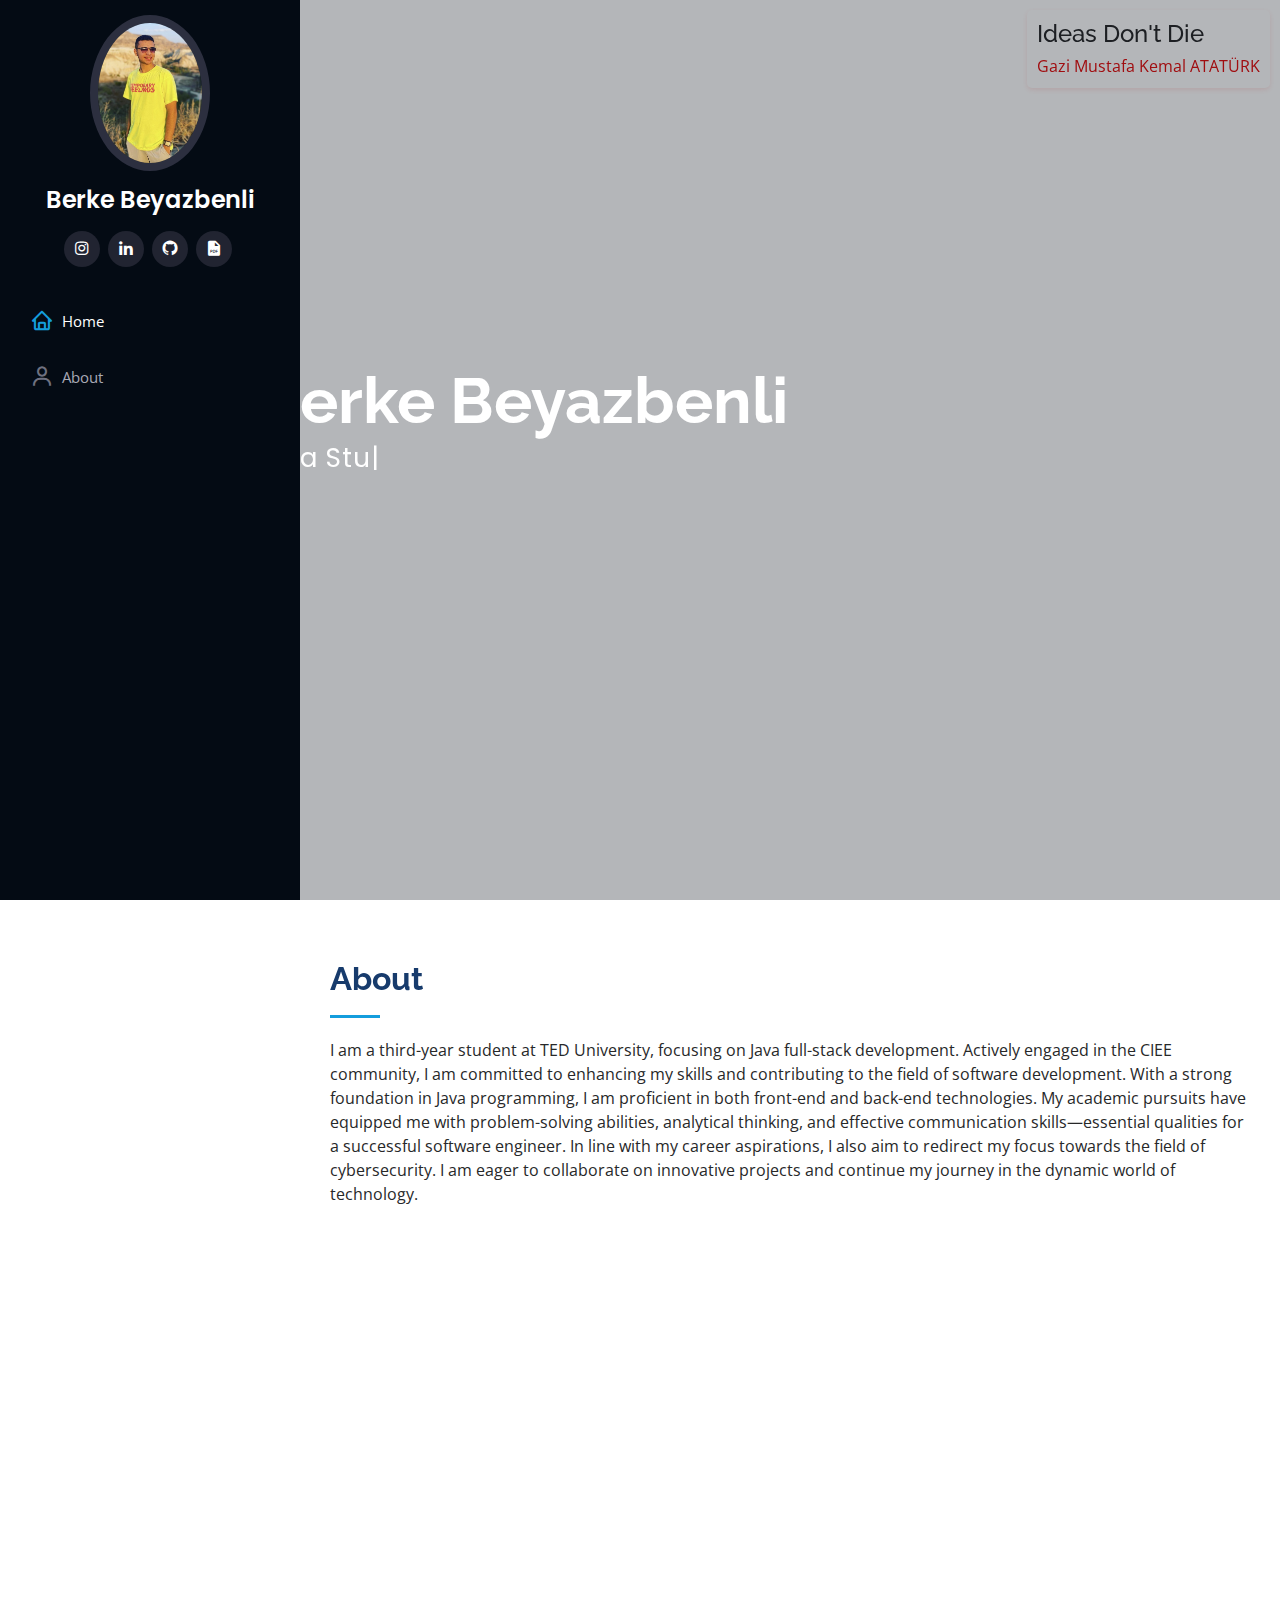
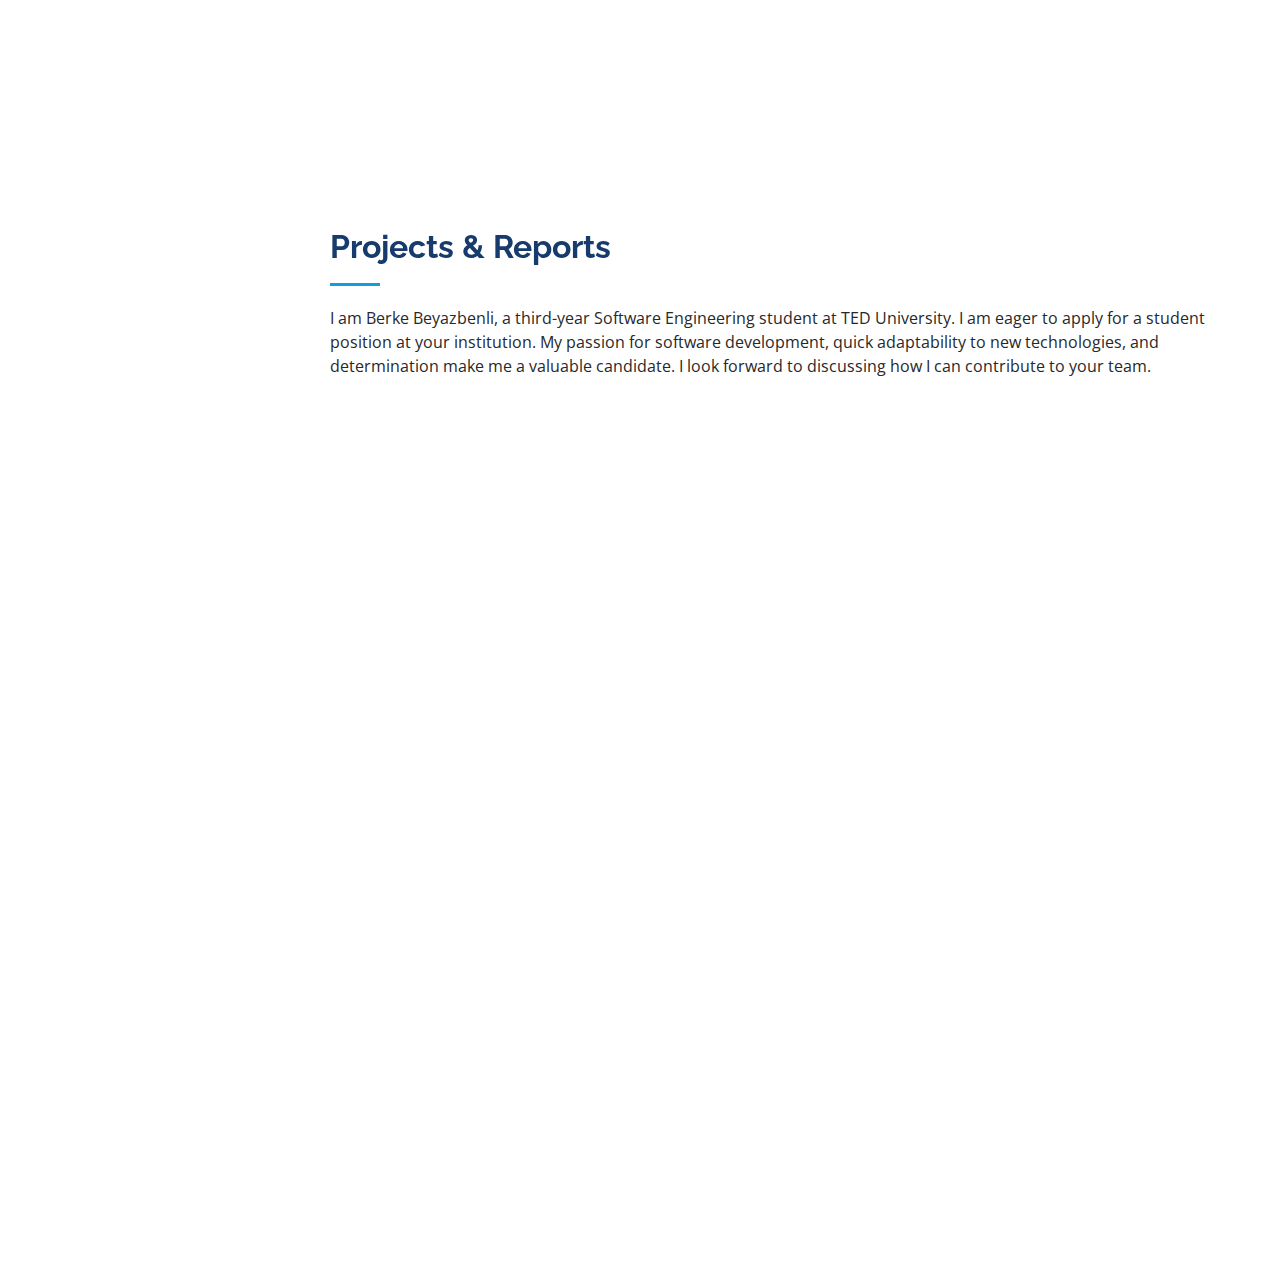
==== index.html @ cc211621 "first commit" ====
<!DOCTYPE html>
<html lang="en">

<head>
  <meta charset="utf-8">
  <meta content="width=device-width, initial-scale=1.0" name="viewport">

  <title>iPortfolio Bootstrap Template - Index</title>
  <meta content="" name="description">
  <meta content="" name="keywords">

  <!-- Favicons -->
  <link href="assets/img/favicon.png" rel="icon">
  <link href="assets/img/apple-touch-icon.png" rel="apple-touch-icon">

  <!-- Google Fonts -->
  <link href="https://fonts.googleapis.com/css?family=Open+Sans:300,300i,400,400i,600,600i,700,700i|Raleway:300,300i,400,400i,500,500i,600,600i,700,700i|Poppins:300,300i,400,400i,500,500i,600,600i,700,700i" rel="stylesheet">

  <!-- Vendor CSS Files -->
  <link href="assets/vendor/aos/aos.css" rel="stylesheet">
  <link href="assets/vendor/bootstrap/css/bootstrap.min.css" rel="stylesheet">
  <link href="assets/vendor/bootstrap-icons/bootstrap-icons.css" rel="stylesheet">
  <link href="assets/vendor/boxicons/css/boxicons.min.css" rel="stylesheet">
  <link href="assets/vendor/glightbox/css/glightbox.min.css" rel="stylesheet">
  <link href="assets/vendor/swiper/swiper-bundle.min.css" rel="stylesheet">

  <!-- Template Main CSS File -->
  <link href="assets/css/style.css" rel="stylesheet">

</head>

<body>

  <!-- ======= Mobile nav toggle button ======= -->
  <i class="bi bi-list mobile-nav-toggle d-xl-none"></i>

  <!-- ======= Header ======= -->
  <header id="header">
    <div class="d-flex flex-column">

      <div class="profile">
        <img src="assets/img/profilPhoto.jpg" alt="" class="img-fluid rounded-circle">
        <h1 class="text-light"><a href="index.html">Berke Beyazbenli</a></h1>
        <div class="social-links mt-3 text-center">
          <a href="https://www.instagram.com/berke.beyaz/" class="instagram"><i class="bx bxl-instagram"></i></a>
          <a href="https://www.linkedin.com/in/berke-beyazbenli-266bab241/" class="linkedin"><i class="bx bxl-linkedin"></i></a>
          <a href="https://github.com/berkebeyazbenli" class="github"><i class="bx bxl-github"></i></a>
          <a href="https://drive.google.com/file/d/1xz76z4d0ukjbOZys4BLb073XJk1dP2_h/view?usp=sharing" class="cv"><i class="bx bxs-file-pdf"></i></a>

        </div>
      </div>

      <nav id="navbar" class="nav-menu navbar">
        <ul>
          <li><a href="#hero" class="nav-link scrollto active"><i class="bx bx-home"></i> <span>Home</span></a></li>
          <li><a href="#about" class="nav-link scrollto"><i class="bx bx-user"></i> <span>About</span></a></li>
        </ul>
      </nav><!-- .nav-menu -->
    </div>
  </header><!-- End Header -->

  <!-- ======= Hero Section ======= -->
  <section id="hero" class="d-flex flex-column justify-content-center align-items-start">
    <div class="hero-container" data-aos="fade-in">
      <h1>Berke Beyazbenli</h1>
      <p>I'm <span class="typed" data-typed-items=" a Student, a Developer"></span></p>
     
    </div>
  </section><!-- End Hero -->
  
  <section id="ideas" class="d-flex flex-column justify-content-center align-items-center">
    <div class="ideas-container" data-aos="fade-in">
      <h2>Ideas Don't Die</h2>
      <p>Gazi Mustafa Kemal ATATÜRK</p>
    </div>
  </section><!-- End Ideas Section -->
  

  <main id="main">

    <!-- ======= About Section ======= -->
    <section id="about" class="about">
      <div class="container">

        <div class="section-title">
          <h2>About</h2>
          <p>I am a third-year student at TED University, focusing on Java full-stack development. Actively engaged in the CIEE community, I am committed to enhancing my skills and contributing to the field of software development. With a strong foundation in Java programming, I am proficient in both front-end and back-end technologies. My academic pursuits have equipped me with problem-solving abilities, analytical thinking, and effective communication skills—essential qualities for a successful software engineer. In line with my career aspirations, I also aim to redirect my focus towards the field of cybersecurity. I am eager to collaborate on innovative projects and continue my journey in the dynamic world of technology.</p>
        </div>

        <div class="row">
          <div class="col-lg-4" data-aos="fade-right">
            <img src="assets/img/bitEmoji.png" class="img-fluid" alt="">
          </div>
          <div class="col-lg-8 pt-4 pt-lg-0 content" data-aos="fade-left">
            <h3>Student at TEDU &amp;Developer.</h3>
            <p class="fst-italic">
              In the ever-evolving digital landscape, cybersecurity is paramount. I am dedicated to honing my skills and forging a career in this vital field. Through continuous learning and hands-on experience, I aim to become a proficient cybersecurity professional, safeguarding digital assets and contributing to a secure online environment
            </p>
            <div class="row">
              <div class="col-lg-6">
                <ul>
                  <li><i class="bi bi-chevron-right"></i> <strong>Birthday:</strong> <span>25 May 2000</span></li>
                  <li><i class="bi bi-chevron-right"></i> <strong>Phone:</strong> <span>+90 507 508 30 93</span></li>
                  <li><i class="bi bi-chevron-right"></i> <strong>City:</strong> <span>Ankara, Turkey</span></li>
                </ul>
              </div>
              <div class="col-lg-6">
                <ul>
                  <li><i class="bi bi-chevron-right"></i> <strong>Age:</strong> <span>23</span></li>
                  <li><i class="bi bi-chevron-right"></i> <strong>Degree:</strong> <span>Intern</span></li>
                  <li><i class="bi bi-chevron-right"></i> <strong>Email:</strong> <span>berke.beyazb@gmail.com</span></li>
                  <li><i class="bi bi-chevron-right"></i> <strong>Freelance:</strong> <span>Available</span></li>
                </ul>
              </div>
            </div>
            <p>
              After leaving the Naval War College, I made a deliberate choice to pursue my aspirations in software engineering. Despite stepping away from my previous path, the skills and discipline acquired during my time there continue to shape my journey. Now, as I immerse myself in the realm of software engineering, I eagerly anticipate applying my background to this new endeavor, driven by a passion for innovation and problem-solving.
            </p>
          </div>
        </div>

      </div>
    </section><!-- End About Section -->

    <!-- ======= Facts Section ======= -->
    <section id="projects" class="projects">
      <div class="container">
    
        <div class="section-title">
          <h2>Projects & Reports</h2>
          <p>I am Berke Beyazbenli, a third-year Software Engineering student at TED University. I am eager to apply for a student position at your institution. My passion for software development, quick adaptability to new technologies, and determination make me a valuable candidate. I look forward to discussing how I can contribute to your team.</p>
        </div>
    
        <div class="row no-gutters">
    
          <div class="col-lg-3 col-md-6 d-md-flex align-items-md-stretch" data-aos="fade-up">
            <div class="count-box">
              <i class="bi bi-file-earmark-text"></i>
              <a href="lhttps://github.com/devceyda/newcarfactory"><span>Project 1</span></a>
              <p><strong>Description 1</strong> Building a car factory sales system with MySQL and Java involves designing a database schema in MySQL for storing car models, customer details, and sales transactions. Using Java, an interface is developed to interact with the database, enabling functionalities such as adding cars to inventory, managing customer data, and recording sales. The system integrates with MySQL using JDBC for database connectivity. Finally, user authentication and authorization are implemented for secure access.</p>
            </div>
          </div>
    
          <div class="col-lg-3 col-md-6 d-md-flex align-items-md-stretch" data-aos="fade-up" data-aos-delay="100">
            <div class="count-box">
              <i class="bi bi-file-earmark-text"></i>
              <a href="https://github.com/berkebeyazbenli/realEstateProgram"><span>Project 2</span></a>
              <p><strong>Description 2</strong>I developed a real estate tracking system using Java, which serves as a comprehensive tool for managing properties, clients, and transactions. With a user-friendly interface, the system allows real estate professionals to efficiently track and organize property listings, client interactions, and financial transactions. By integrating Microsoft SQL Server through Azure Data Studio, I aimed to enhance data management capabilities and ensure robustness and scalability in handling large volumes of real estate data. Despite initial challenges in setting up and configuring the database environment, the integration offers a seamless experience for users, combining the power of Java application development with the reliability of Microsoft SQL Server for data storage and management. </p>
            </div>
          </div>
    
          <div class="col-lg-3 col-md-6 d-md-flex align-items-md-stretch" data-aos="fade-up" data-aos-delay="200">
            <div class="count-box">
              <i class="bi bi-file-earmark-text"></i>
              <a href="https://github.com/berkebeyazbenli/FlightNetworkProgramDFS"><span>Project 3</span></a>
              <p><strong>Description 3</strong> I implemented a flight route system using the Depth-First Search (DFS) algorithm, providing a simplistic yet effective solution for traversing flight paths. The system enables users to find routes between airports based on a given starting point and destination.</p>
            </div>
          </div>
    
          <div class="col-lg-3 col-md-6 d-md-flex align-items-md-stretch" data-aos="fade-up" data-aos-delay="300">
            <div class="count-box">
              <i class="bi bi-file-earmark-text"></i>
              <a href="https://github.com/berkebeyazbenli/PlaneGame"><span>Project 4</span></a>
              <p><strong>Description 4</strong> I developed a 2D airplane game using Java, incorporating a scoring system, dynamic gameplay music, and visually appealing graphics sourced from the internet.</p>
            </div>
          </div>
    
        </div>
    
      </div>
    </section><!-- End Projects & Reports Section -->
    

   

  </main><!-- End #main -->

  <!-- ======= Footer ======= -->
  <footer id="footer">
    <div class="container">
     
      <div class="credits">
        <div class="container">
          <div class="copyright">
           
          </div>
          <div class="credits">
            <!-- All the links in the footer should remain intact. -->
            <!-- You can delete the links only if you purchased the pro version. -->
            <!-- Licensing information: https://bootstrapmade.com/license/ -->
            <!-- Purchase the pro version with working PHP/AJAX contact form: https://bootstrapmade.com/iportfolio-bootstrap-portfolio-websites-template/ -->
          
          </div>
        </div>
        </div>
        <!-- All the links in the footer should remain intact. -->
        <!-- You can delete the links only if you purchased the pro version. -->
        <!-- Licensing information: https://bootstrapmade.com/license/ -->
        <!-- Purchase the pro version with working PHP/AJAX contact form: https://bootstrapmade.com/iportfolio-bootstrap-portfolio-websites-template/ -->
       
      </div>
    </div>
  </footer><!-- End  Footer -->

  <a href="#" class="back-to-top d-flex align-items-center justify-content-center"><i class="bi bi-arrow-up-short"></i></a>

  <!-- Vendor JS Files -->
  <script src="assets/vendor/purecounter/purecounter_vanilla.js"></script>
  <script src="assets/vendor/aos/aos.js"></script>
  <script src="assets/vendor/bootstrap/js/bootstrap.bundle.min.js"></script>
  <script src="assets/vendor/glightbox/js/glightbox.min.js"></script>
  <script src="assets/vendor/isotope-layout/isotope.pkgd.min.js"></script>
  <script src="assets/vendor/swiper/swiper-bundle.min.js"></script>
  <script src="assets/vendor/typed.js/typed.umd.js"></script>
  <script src="assets/vendor/waypoints/noframework.waypoints.js"></script>
  <script src="assets/vendor/php-email-form/validate.js"></script>

  <!-- Template Main JS File -->
  <script src="assets/js/main.js"></script>

</body>

</html>
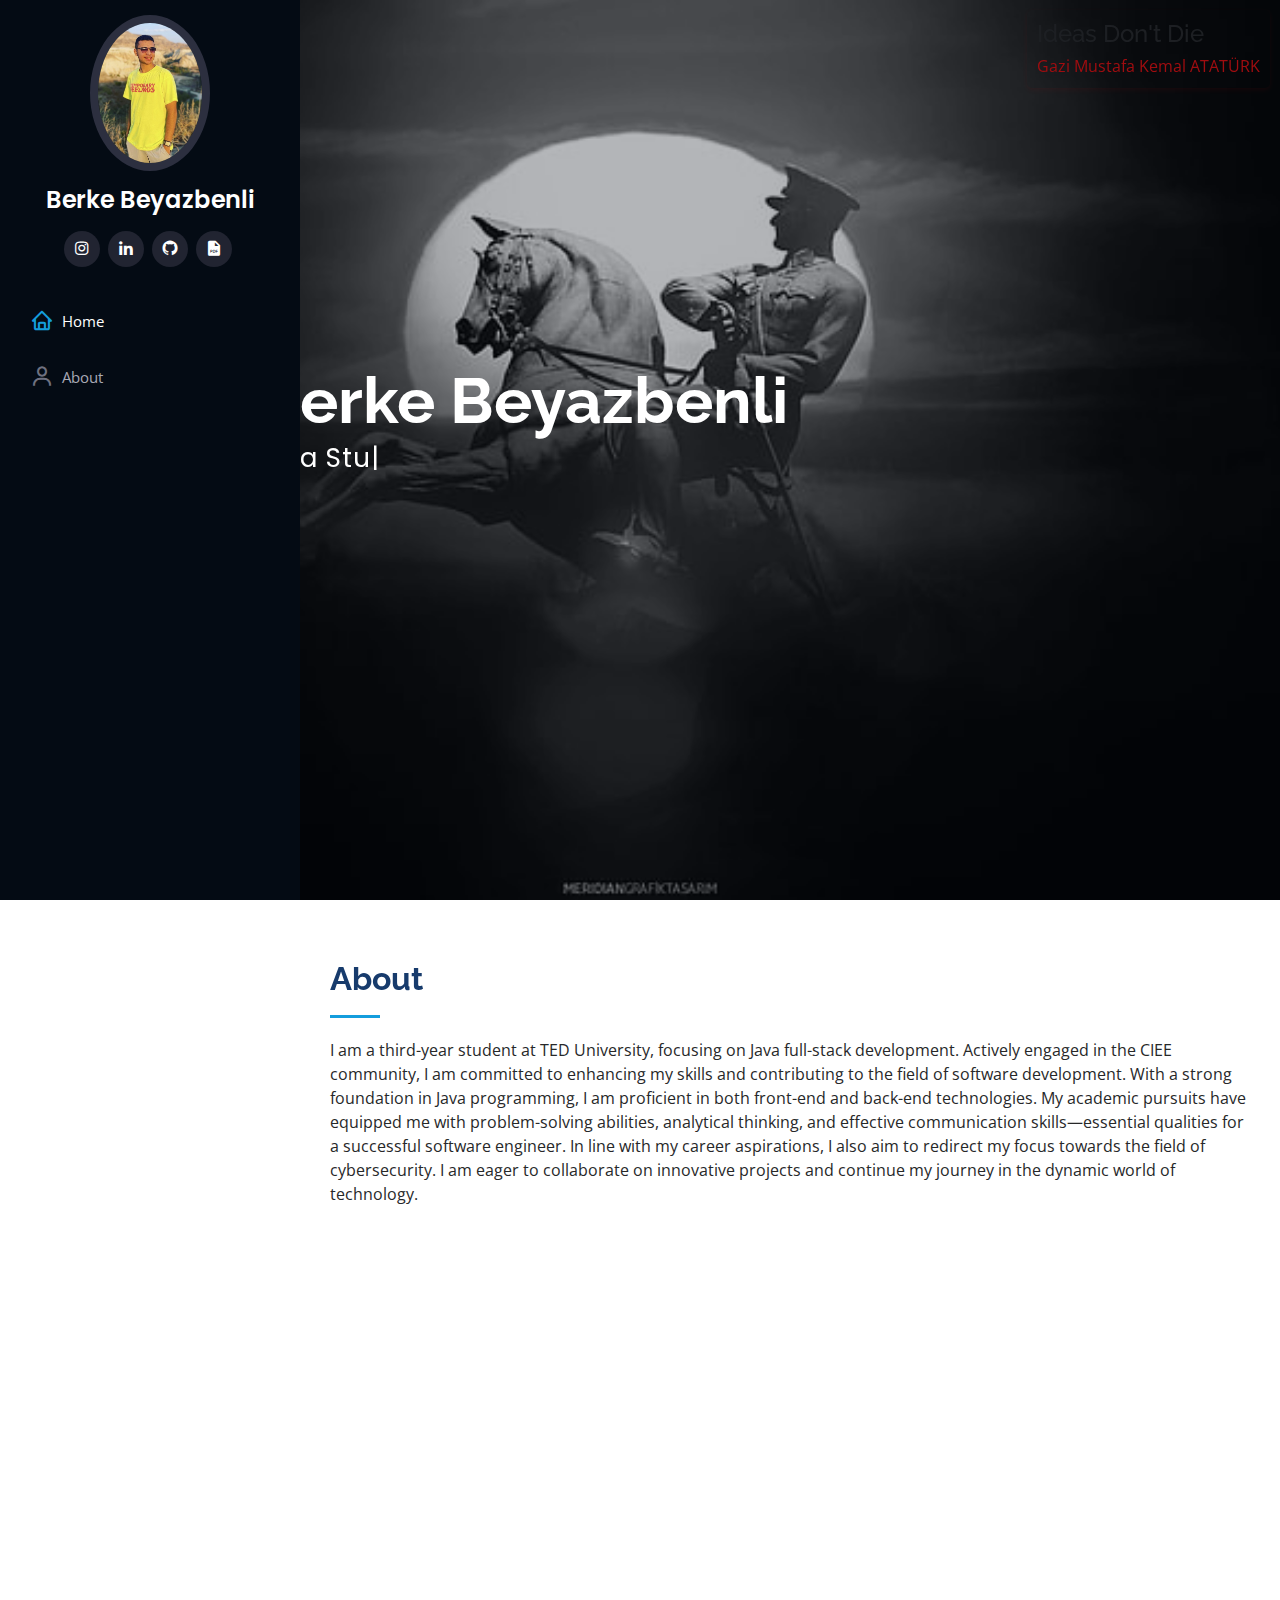
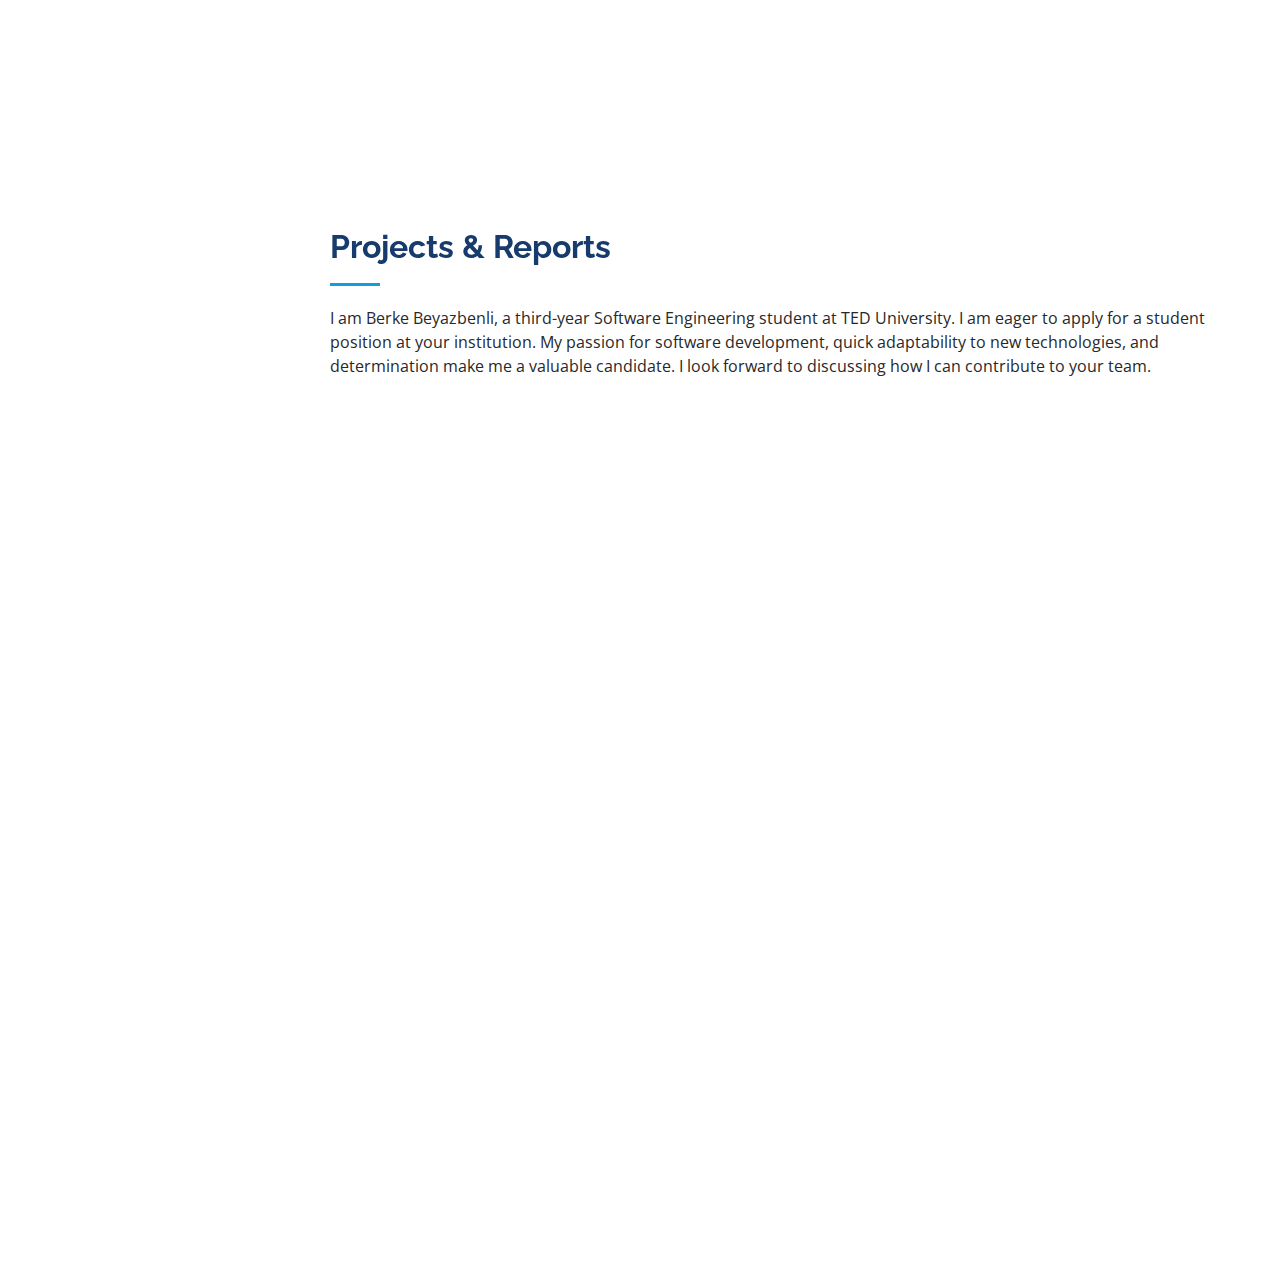
==== commit 001ddfb6: "commit" ====
--- a/index.html
+++ b/index.html
@@ -59,14 +59,16 @@
     </div>
   </header><!-- End Header -->
 
-  <!-- ======= Hero Section ======= -->
-  <section id="hero" class="d-flex flex-column justify-content-center align-items-start">
+  <section id="hero" class="d-flex flex-column justify-content-center align-items-start" style="background: url('assets/img/Atatürk.jpeg') top center; background-size: cover;">
     <div class="hero-container" data-aos="fade-in">
       <h1>Berke Beyazbenli</h1>
       <p>I'm <span class="typed" data-typed-items=" a Student, a Developer"></span></p>
-     
     </div>
   </section><!-- End Hero -->
+  
+
+  
+  
   
   <section id="ideas" class="d-flex flex-column justify-content-center align-items-center">
     <div class="ideas-container" data-aos="fade-in">
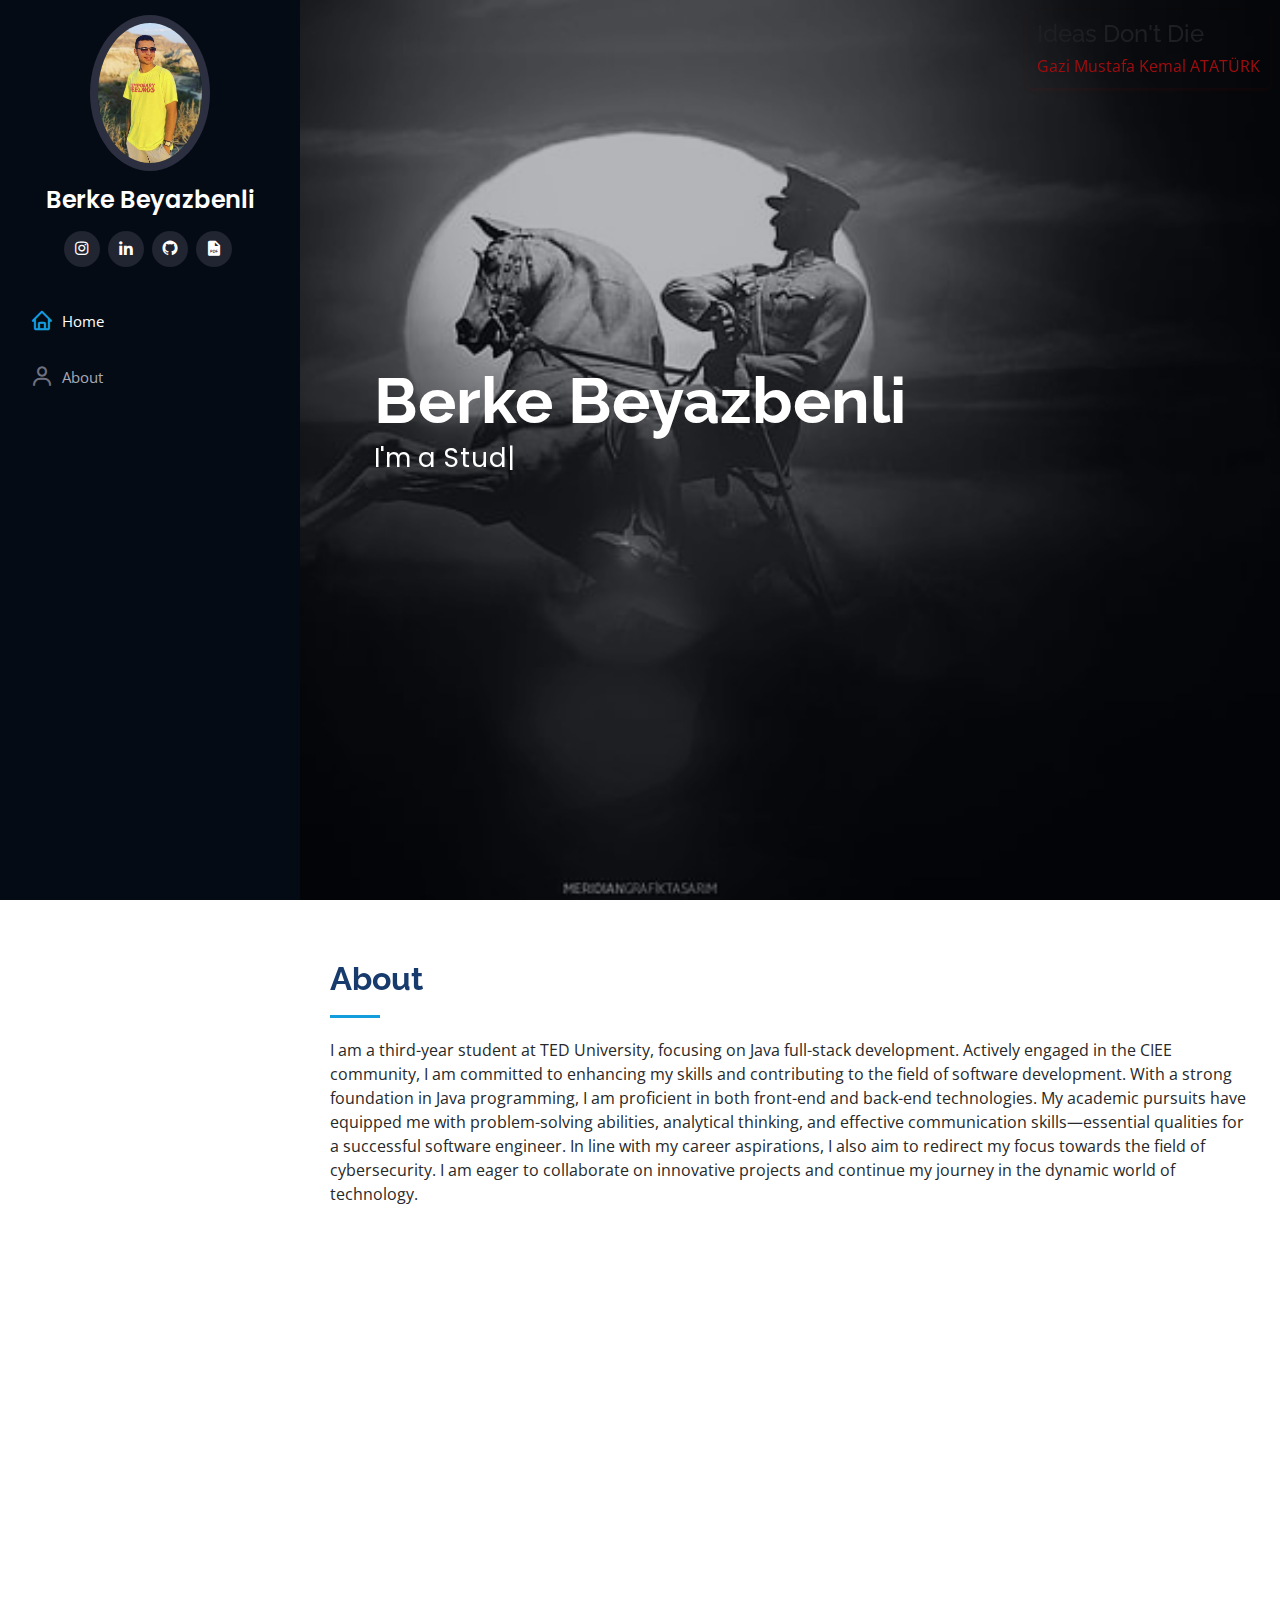
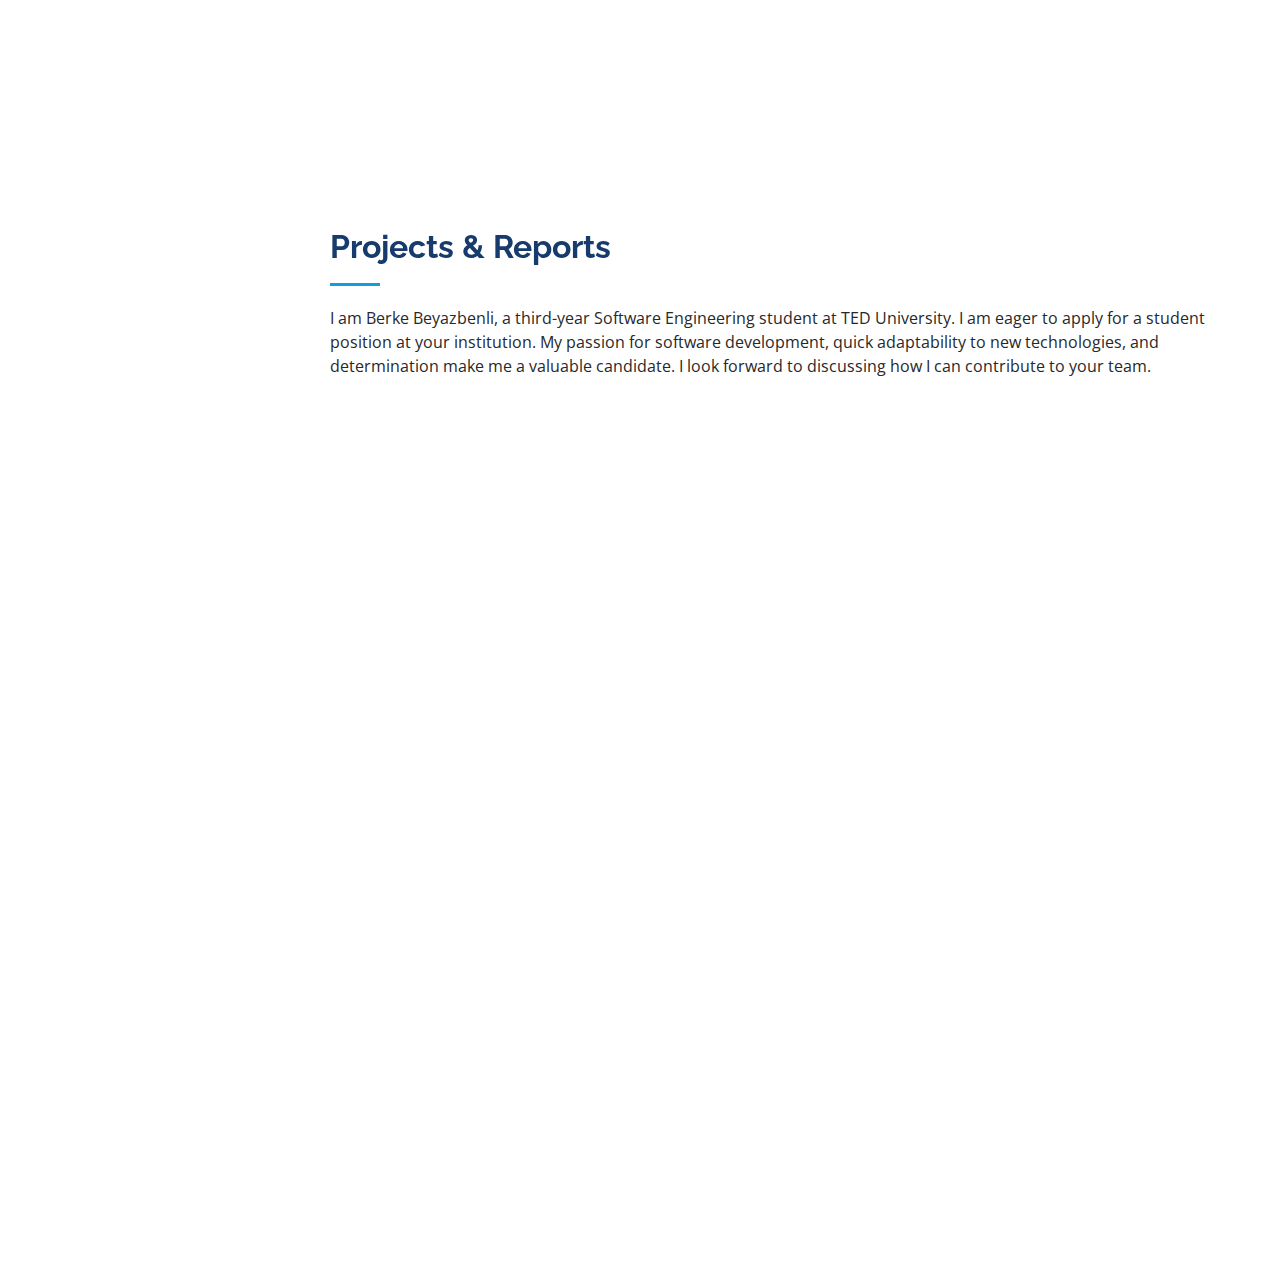
==== commit db60621e: "commit" ====
--- a/index.html
+++ b/index.html
@@ -59,10 +59,10 @@
     </div>
   </header><!-- End Header -->
 
-  <section id="hero" class="d-flex flex-column justify-content-center align-items-start" style="background: url('assets/img/Atatürk.jpeg') top center; background-size: cover;">
+  <section id="hero" class="d-flex flex-column justify-content-center align-items-center" style="background: url('assets/img/Atatürk.jpeg') top center; background-size: cover;">
     <div class="hero-container" data-aos="fade-in">
       <h1>Berke Beyazbenli</h1>
-      <p>I'm <span class="typed" data-typed-items=" a Student, a Developer"></span></p>
+      <p>I'm <span class="typed" data-typed-items=" a Student, a Developer, Turkish"></span></p>
     </div>
   </section><!-- End Hero -->
   
--- a/assets/css/style.css
+++ b/assets/css/style.css
@@ -260,7 +260,7 @@
   position: relative;
   z-index: 2;
   min-width: 300px;
-  margin-left: 20%;
+
 }
 
 
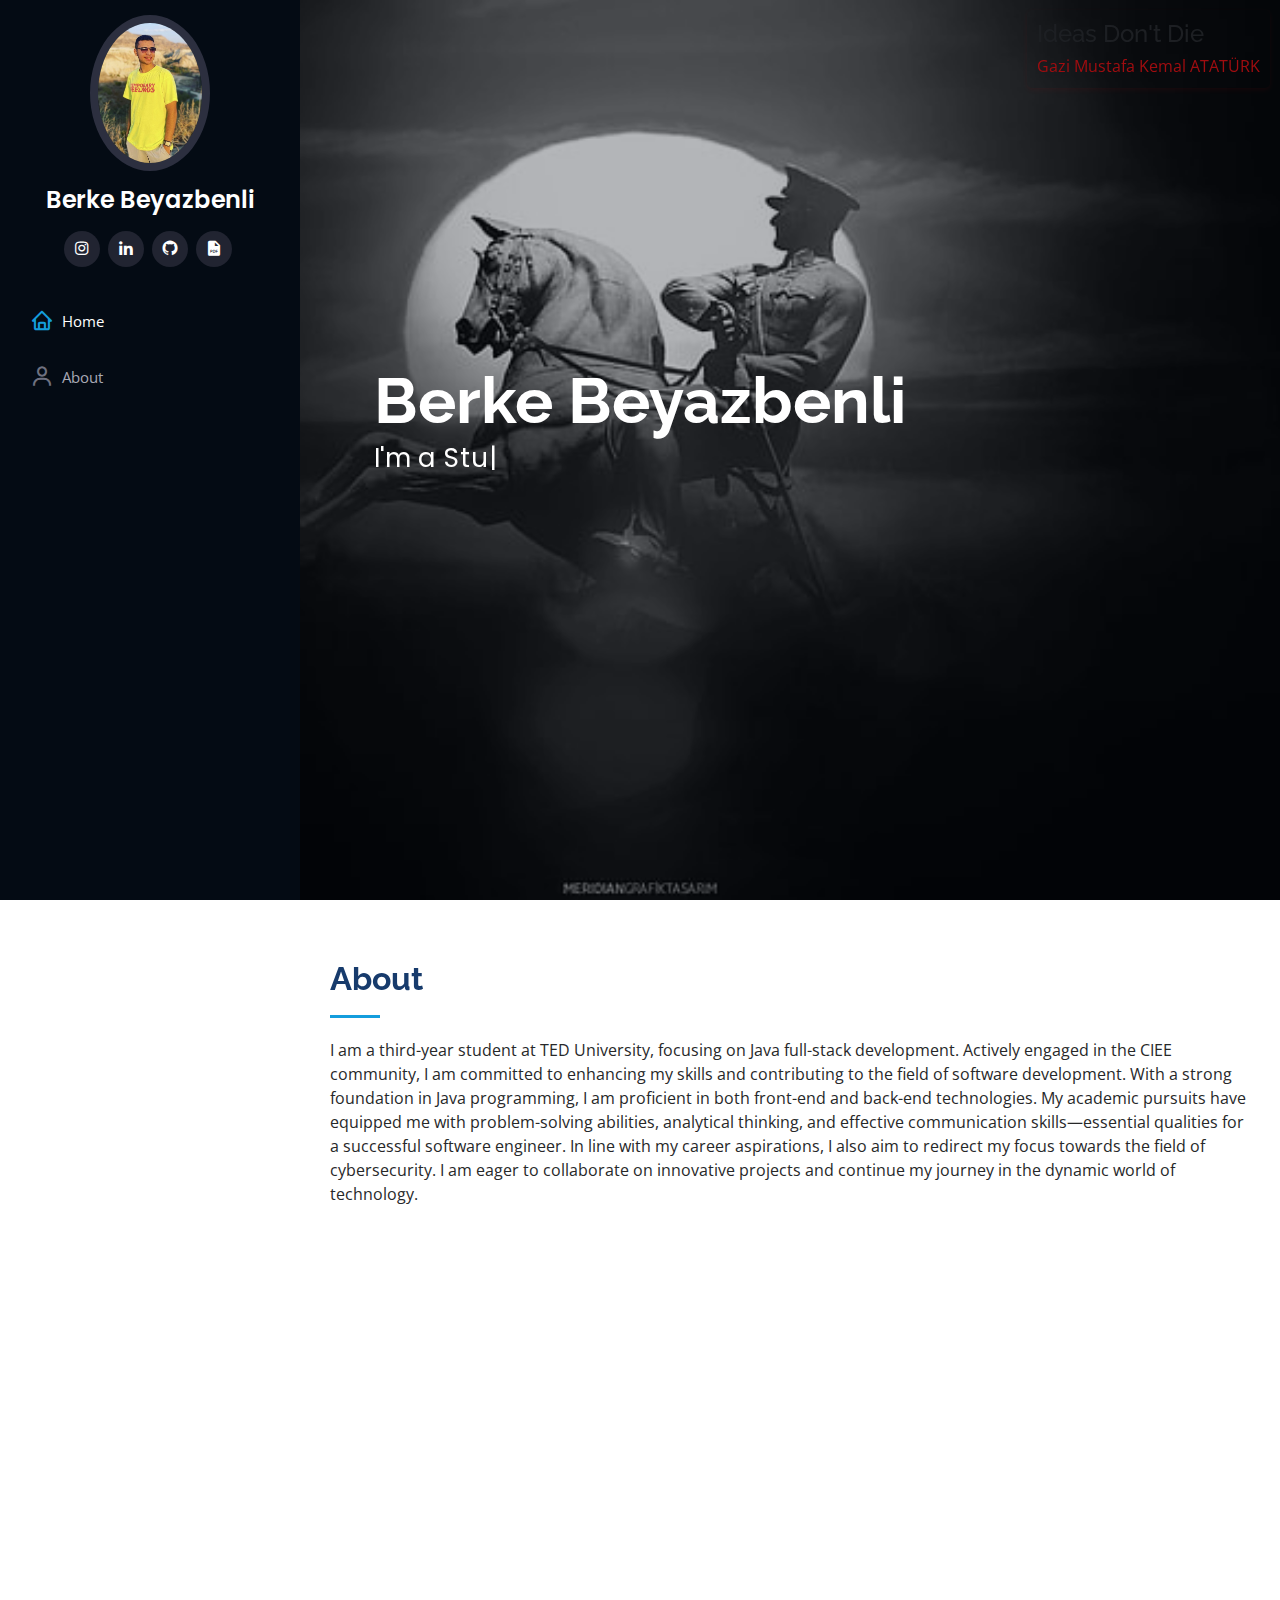
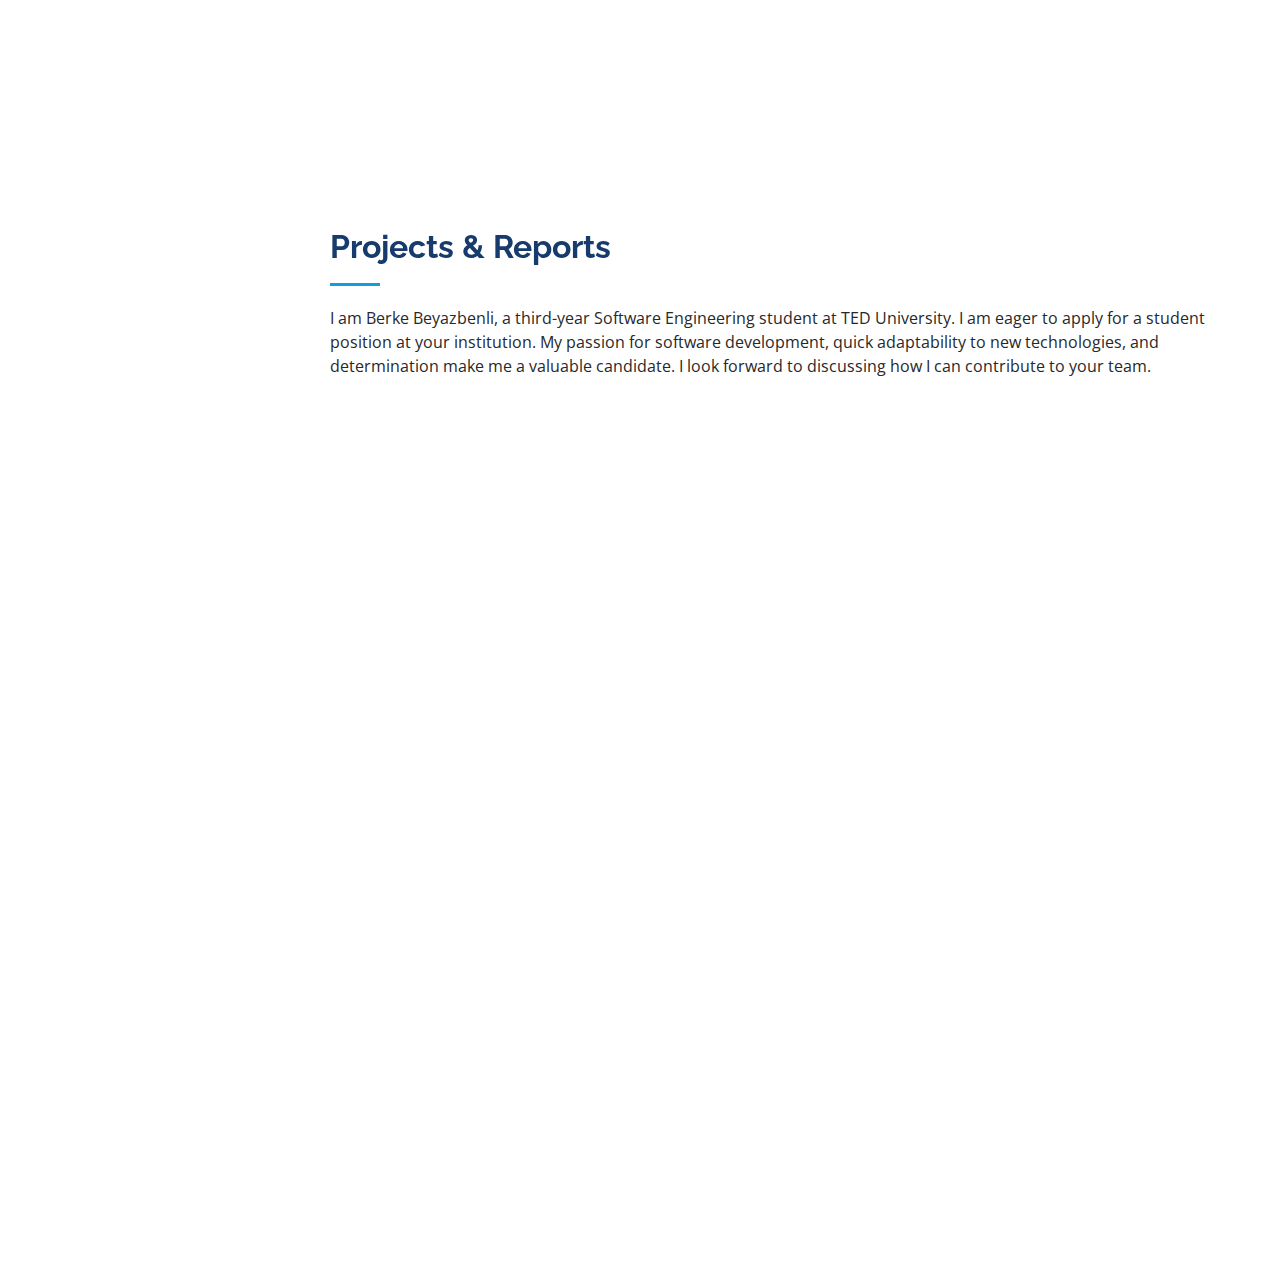
==== commit 98cb594b: "commit" ====
--- a/index.html
+++ b/index.html
@@ -5,7 +5,7 @@
   <meta charset="utf-8">
   <meta content="width=device-width, initial-scale=1.0" name="viewport">
 
-  <title>iPortfolio Bootstrap Template - Index</title>
+  <title>Berke Beyazbenli Portfolio</title>
   <meta content="" name="description">
   <meta content="" name="keywords">
 
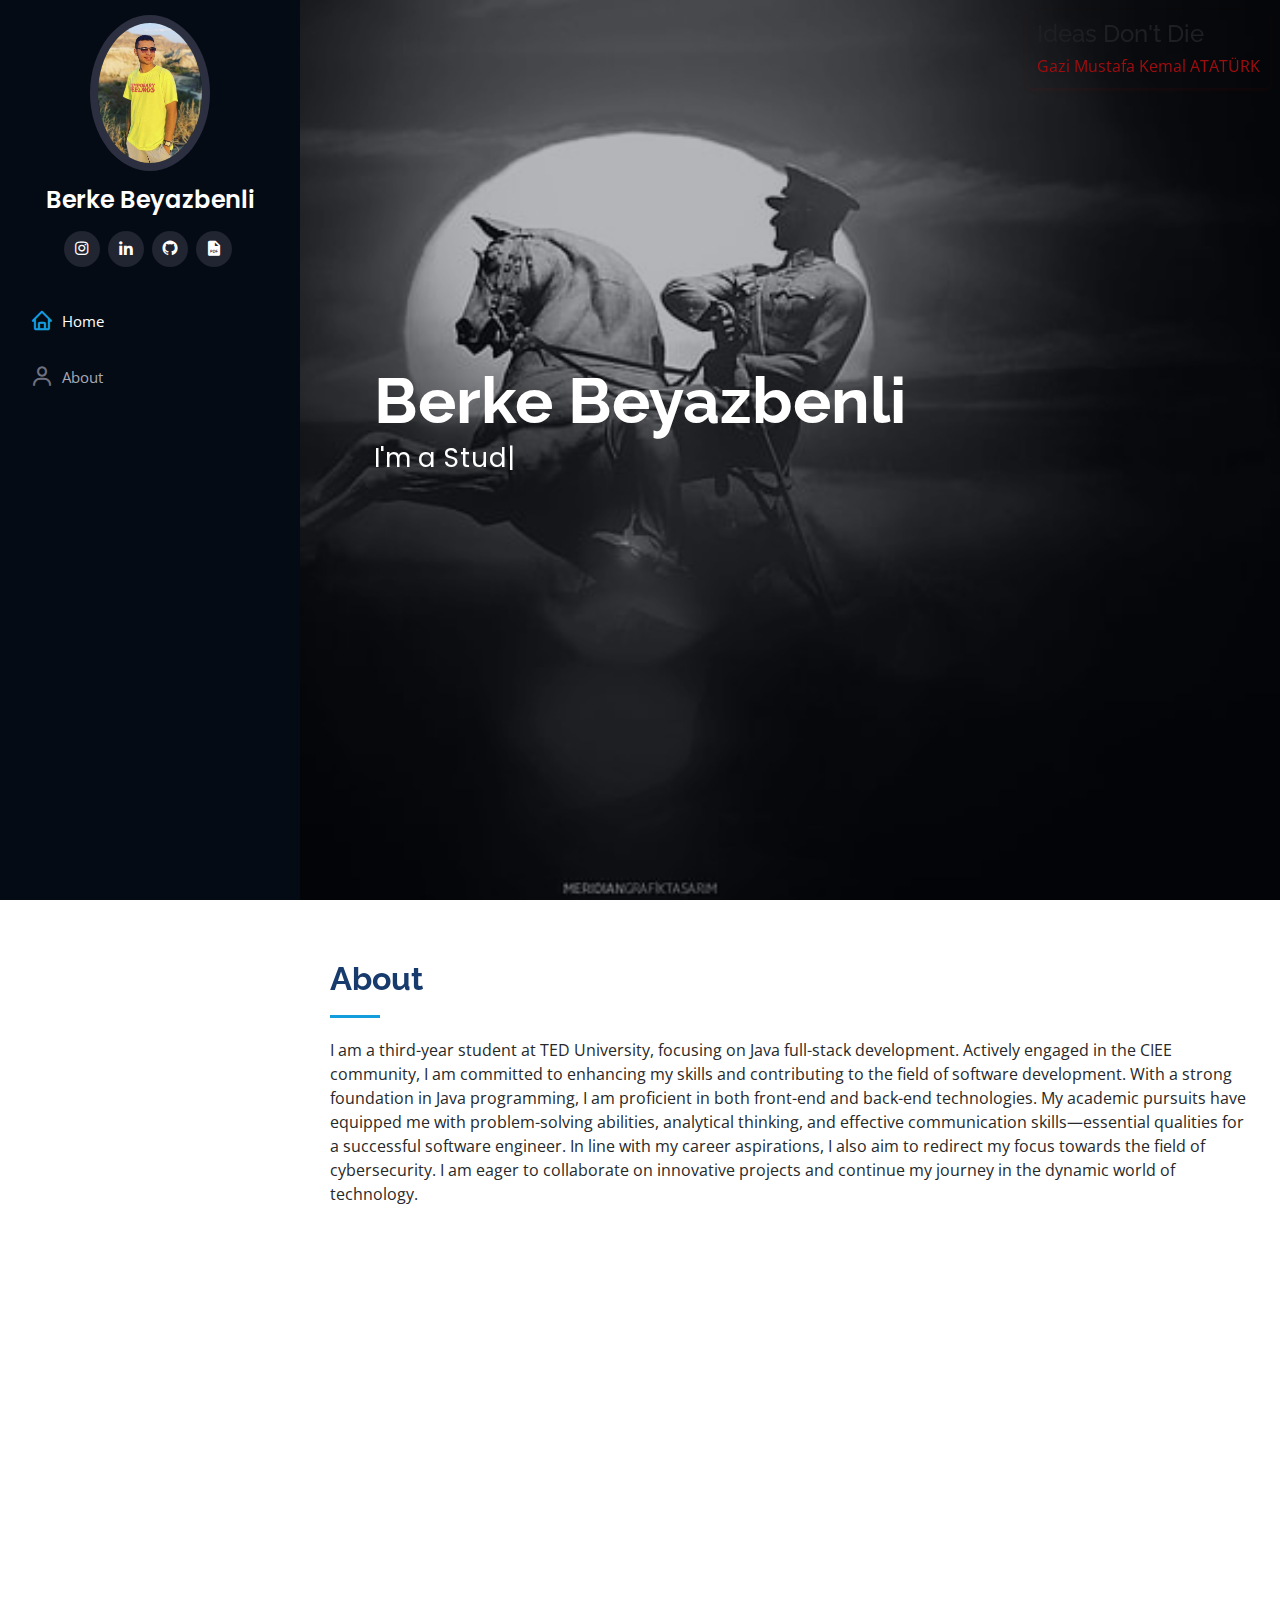
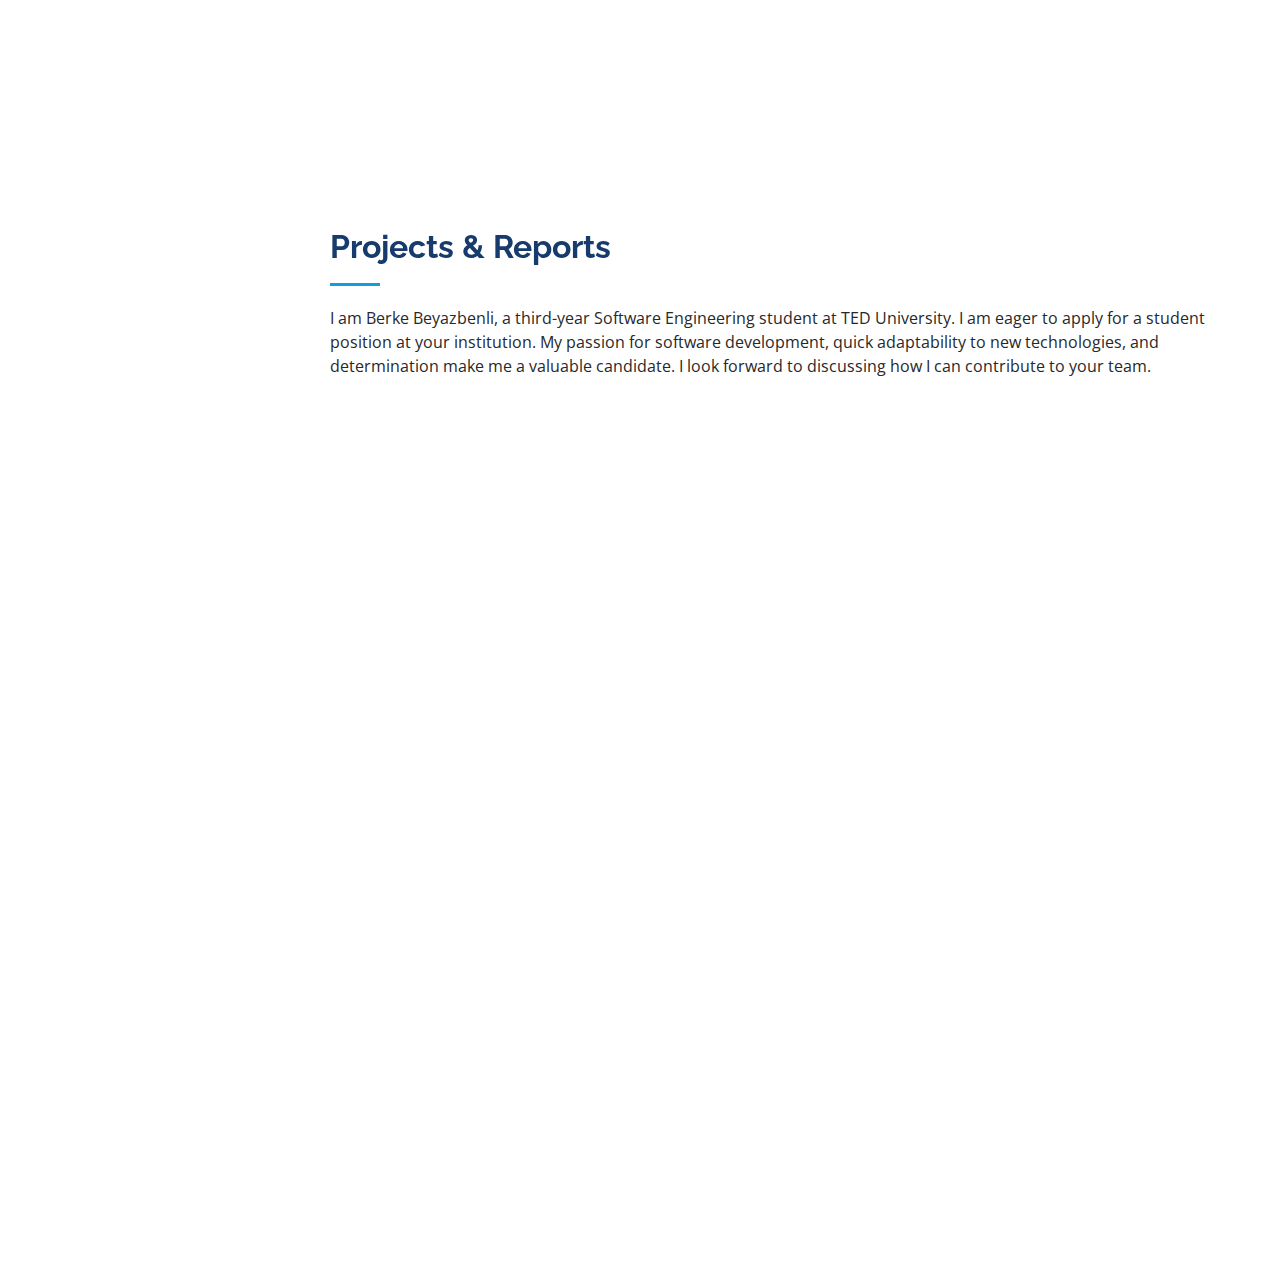
==== commit 8da80e58: "logo added" ====
--- a/index.html
+++ b/index.html
@@ -11,7 +11,7 @@
 
   <!-- Favicons -->
   <link href="assets/img/favicon.png" rel="icon">
-  <link href="assets/img/apple-touch-icon.png" rel="apple-touch-icon">
+  <link href="assets/img/favicon.png" rel="apple-touch-icon">
 
   <!-- Google Fonts -->
   <link href="https://fonts.googleapis.com/css?family=Open+Sans:300,300i,400,400i,600,600i,700,700i|Raleway:300,300i,400,400i,500,500i,600,600i,700,700i|Poppins:300,300i,400,400i,500,500i,600,600i,700,700i" rel="stylesheet">
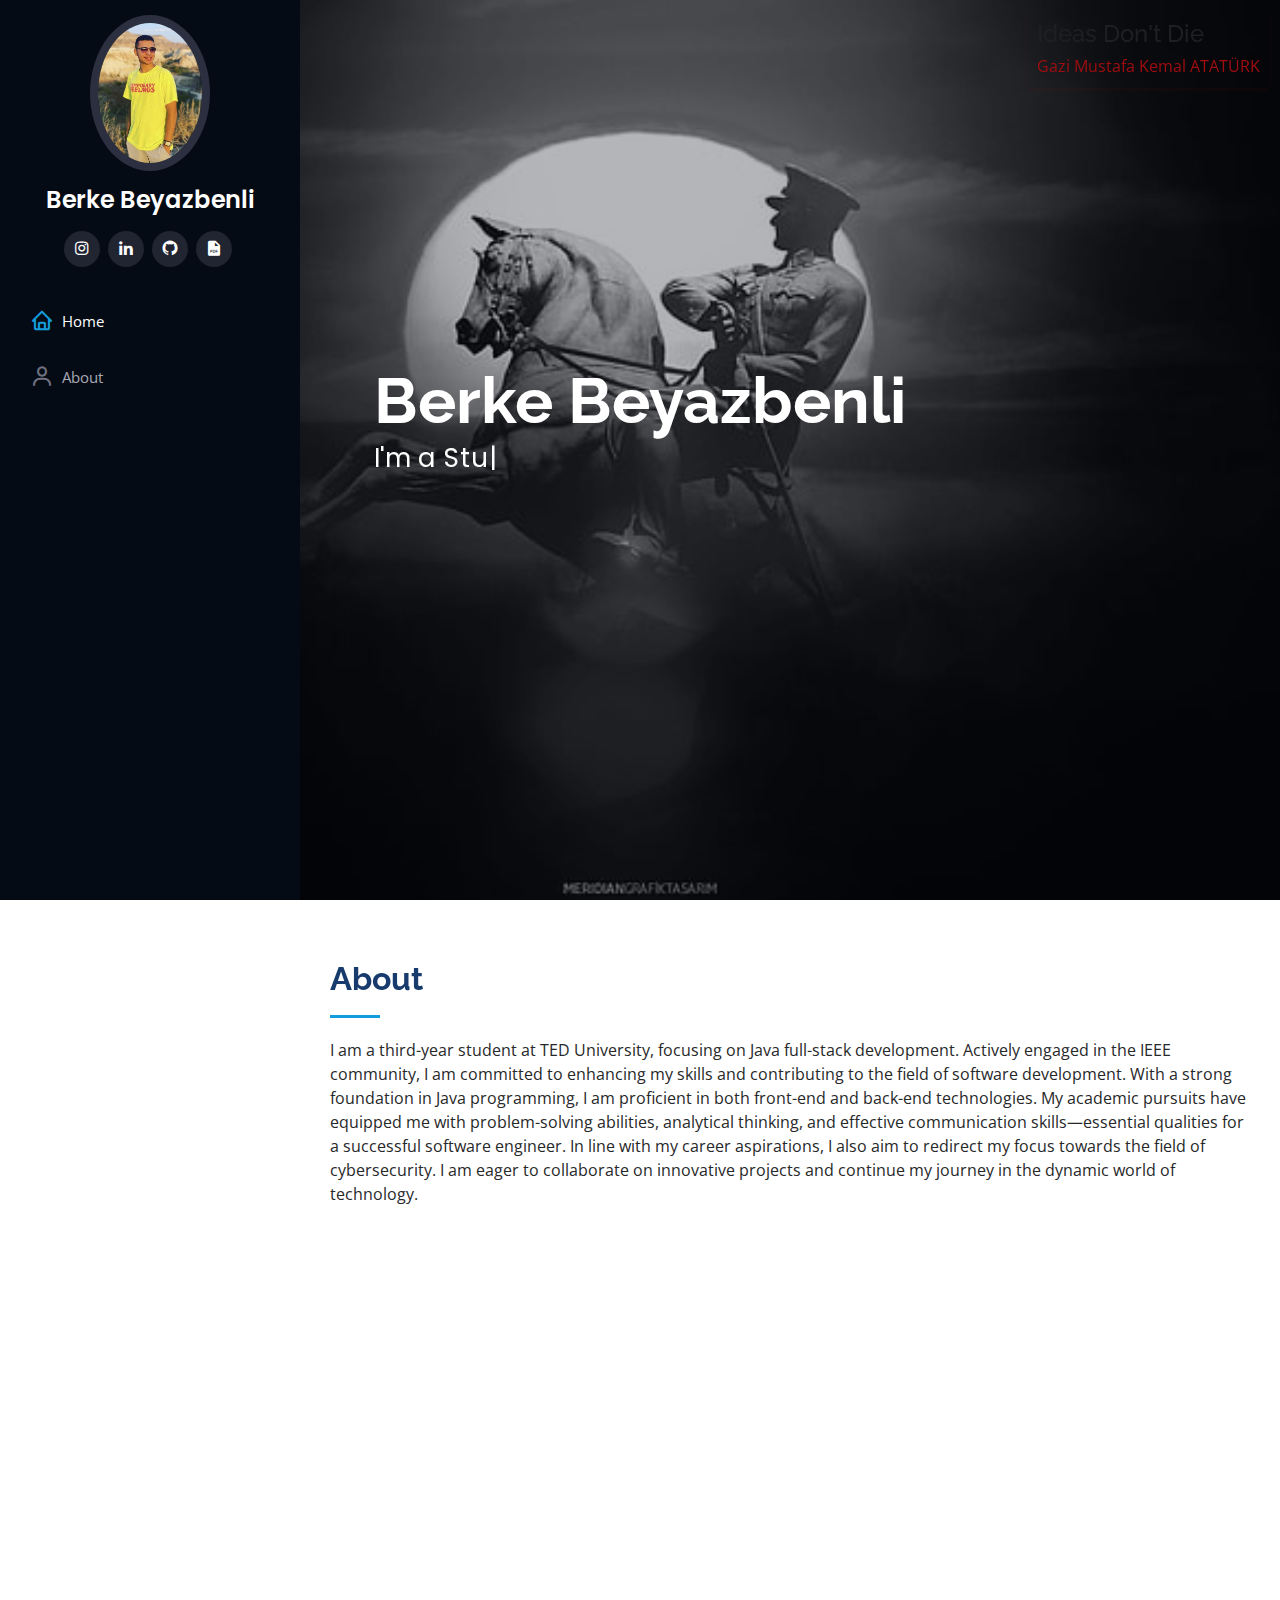
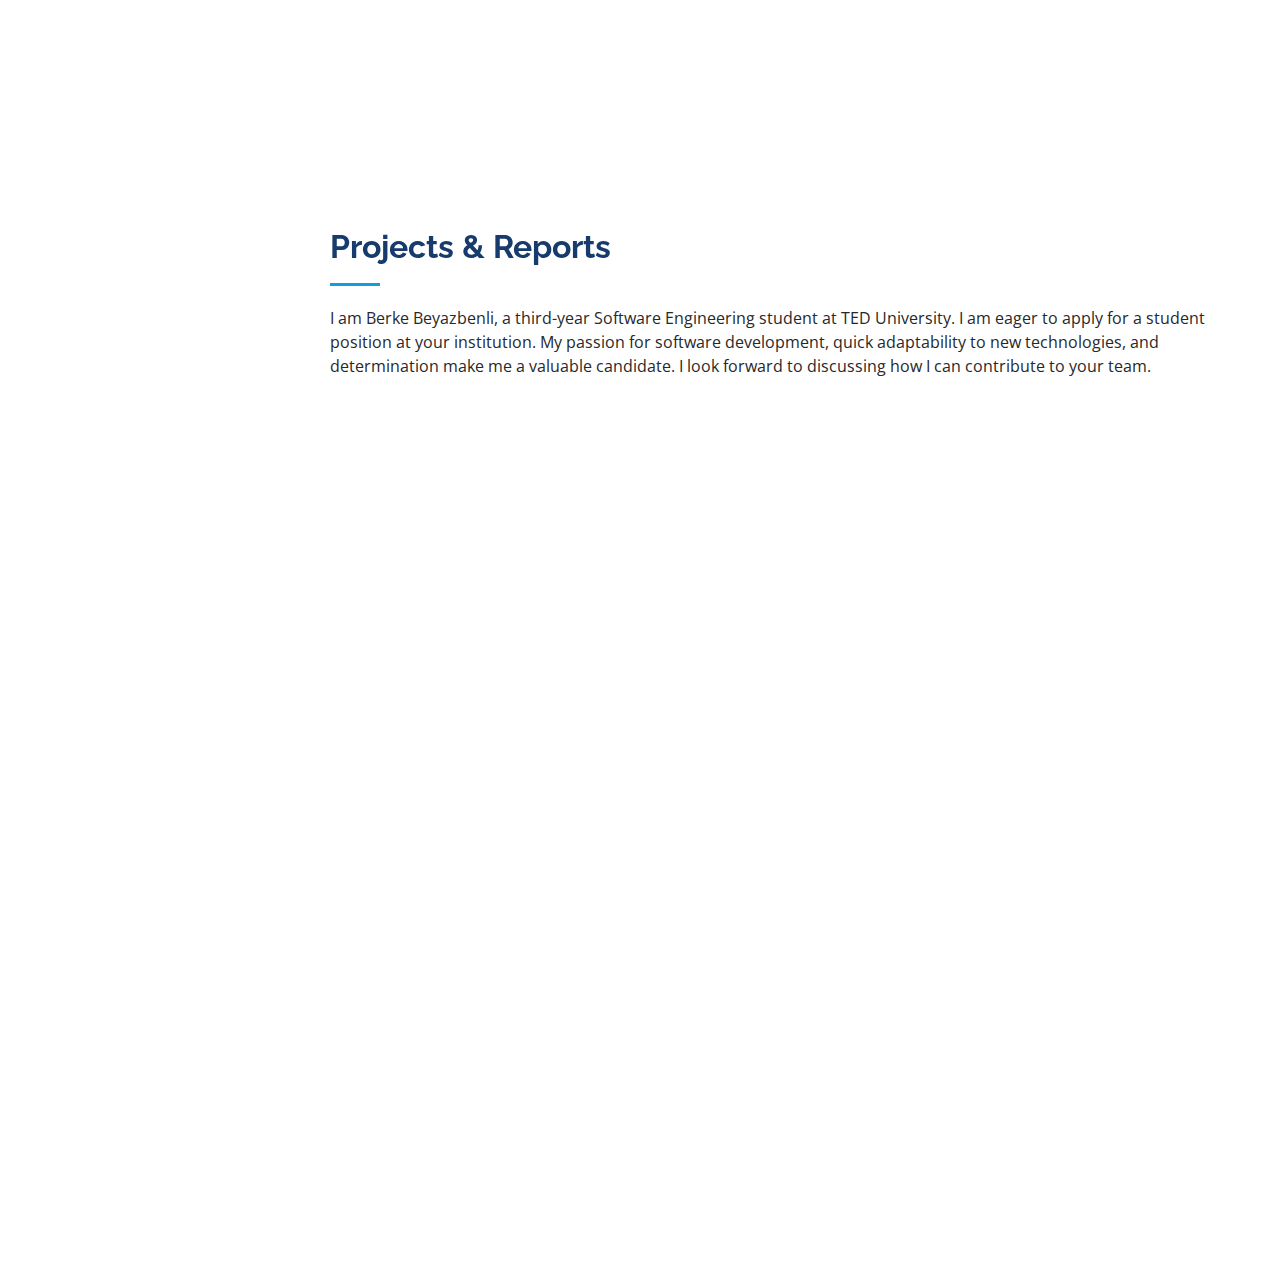
==== commit 38715db5: "Update index.html" ====
--- a/index.html
+++ b/index.html
@@ -9,14 +9,14 @@
   <meta content="" name="description">
   <meta content="" name="keywords">
 
-  <!-- Favicons -->
+
   <link href="assets/img/favicon.png" rel="icon">
   <link href="assets/img/favicon.png" rel="apple-touch-icon">
 
-  <!-- Google Fonts -->
+
   <link href="https://fonts.googleapis.com/css?family=Open+Sans:300,300i,400,400i,600,600i,700,700i|Raleway:300,300i,400,400i,500,500i,600,600i,700,700i|Poppins:300,300i,400,400i,500,500i,600,600i,700,700i" rel="stylesheet">
 
-  <!-- Vendor CSS Files -->
+
   <link href="assets/vendor/aos/aos.css" rel="stylesheet">
   <link href="assets/vendor/bootstrap/css/bootstrap.min.css" rel="stylesheet">
   <link href="assets/vendor/bootstrap-icons/bootstrap-icons.css" rel="stylesheet">
@@ -24,17 +24,17 @@
   <link href="assets/vendor/glightbox/css/glightbox.min.css" rel="stylesheet">
   <link href="assets/vendor/swiper/swiper-bundle.min.css" rel="stylesheet">
 
-  <!-- Template Main CSS File -->
+
   <link href="assets/css/style.css" rel="stylesheet">
 
 </head>
 
 <body>
 
-  <!-- ======= Mobile nav toggle button ======= -->
+
   <i class="bi bi-list mobile-nav-toggle d-xl-none"></i>
 
-  <!-- ======= Header ======= -->
+
   <header id="header">
     <div class="d-flex flex-column">
 
@@ -45,7 +45,7 @@
           <a href="https://www.instagram.com/berke.beyaz/" class="instagram"><i class="bx bxl-instagram"></i></a>
           <a href="https://www.linkedin.com/in/berke-beyazbenli-266bab241/" class="linkedin"><i class="bx bxl-linkedin"></i></a>
           <a href="https://github.com/berkebeyazbenli" class="github"><i class="bx bxl-github"></i></a>
-          <a href="https://drive.google.com/file/d/1xz76z4d0ukjbOZys4BLb073XJk1dP2_h/view?usp=sharing" class="cv"><i class="bx bxs-file-pdf"></i></a>
+          <a href="https://drive.google.com/file/d/1twWj-VildSLMaqJsj_CzmjKlMBbq4MS_/view?usp=sharing" class="cv"><i class="bx bxs-file-pdf"></i></a>
 
         </div>
       </div>
@@ -55,16 +55,16 @@
           <li><a href="#hero" class="nav-link scrollto active"><i class="bx bx-home"></i> <span>Home</span></a></li>
           <li><a href="#about" class="nav-link scrollto"><i class="bx bx-user"></i> <span>About</span></a></li>
         </ul>
-      </nav><!-- .nav-menu -->
+      </nav>
     </div>
-  </header><!-- End Header -->
+  </header>
 
   <section id="hero" class="d-flex flex-column justify-content-center align-items-center" style="background: url('assets/img/Atatürk.jpeg') top center; background-size: cover;">
     <div class="hero-container" data-aos="fade-in">
       <h1>Berke Beyazbenli</h1>
       <p>I'm <span class="typed" data-typed-items=" a Student, a Developer, Turkish"></span></p>
     </div>
-  </section><!-- End Hero -->
+  </section>
   
 
   
@@ -75,18 +75,18 @@
       <h2>Ideas Don't Die</h2>
       <p>Gazi Mustafa Kemal ATATÜRK</p>
     </div>
-  </section><!-- End Ideas Section -->
+  </section>
   
 
   <main id="main">
 
-    <!-- ======= About Section ======= -->
+
     <section id="about" class="about">
       <div class="container">
 
         <div class="section-title">
           <h2>About</h2>
-          <p>I am a third-year student at TED University, focusing on Java full-stack development. Actively engaged in the CIEE community, I am committed to enhancing my skills and contributing to the field of software development. With a strong foundation in Java programming, I am proficient in both front-end and back-end technologies. My academic pursuits have equipped me with problem-solving abilities, analytical thinking, and effective communication skills—essential qualities for a successful software engineer. In line with my career aspirations, I also aim to redirect my focus towards the field of cybersecurity. I am eager to collaborate on innovative projects and continue my journey in the dynamic world of technology.</p>
+          <p>I am a third-year student at TED University, focusing on Java full-stack development. Actively engaged in the IEEE community, I am committed to enhancing my skills and contributing to the field of software development. With a strong foundation in Java programming, I am proficient in both front-end and back-end technologies. My academic pursuits have equipped me with problem-solving abilities, analytical thinking, and effective communication skills—essential qualities for a successful software engineer. In line with my career aspirations, I also aim to redirect my focus towards the field of cybersecurity. I am eager to collaborate on innovative projects and continue my journey in the dynamic world of technology.</p>
         </div>
 
         <div class="row">
@@ -122,9 +122,9 @@
         </div>
 
       </div>
-    </section><!-- End About Section -->
-
-    <!-- ======= Facts Section ======= -->
+    </section>
+
+
     <section id="projects" class="projects">
       <div class="container">
     
@@ -170,43 +170,19 @@
         </div>
     
       </div>
-    </section><!-- End Projects & Reports Section -->
+    </section>
     
 
    
 
-  </main><!-- End #main -->
-
-  <!-- ======= Footer ======= -->
-  <footer id="footer">
-    <div class="container">
-     
-      <div class="credits">
-        <div class="container">
-          <div class="copyright">
-           
-          </div>
-          <div class="credits">
-            <!-- All the links in the footer should remain intact. -->
-            <!-- You can delete the links only if you purchased the pro version. -->
-            <!-- Licensing information: https://bootstrapmade.com/license/ -->
-            <!-- Purchase the pro version with working PHP/AJAX contact form: https://bootstrapmade.com/iportfolio-bootstrap-portfolio-websites-template/ -->
-          
-          </div>
-        </div>
-        </div>
-        <!-- All the links in the footer should remain intact. -->
-        <!-- You can delete the links only if you purchased the pro version. -->
-        <!-- Licensing information: https://bootstrapmade.com/license/ -->
-        <!-- Purchase the pro version with working PHP/AJAX contact form: https://bootstrapmade.com/iportfolio-bootstrap-portfolio-websites-template/ -->
-       
-      </div>
-    </div>
-  </footer><!-- End  Footer -->
+  </main>
+
+
+
 
   <a href="#" class="back-to-top d-flex align-items-center justify-content-center"><i class="bi bi-arrow-up-short"></i></a>
 
-  <!-- Vendor JS Files -->
+
   <script src="assets/vendor/purecounter/purecounter_vanilla.js"></script>
   <script src="assets/vendor/aos/aos.js"></script>
   <script src="assets/vendor/bootstrap/js/bootstrap.bundle.min.js"></script>
@@ -217,9 +193,9 @@
   <script src="assets/vendor/waypoints/noframework.waypoints.js"></script>
   <script src="assets/vendor/php-email-form/validate.js"></script>
 
-  <!-- Template Main JS File -->
+
   <script src="assets/js/main.js"></script>
 
 </body>
 
-</html>+</html>
--- a/assets/css/style.css
+++ b/assets/css/style.css
@@ -1,14 +1,4 @@
-/**
-* Template Name: iPortfolio
-* Updated: Jan 29 2024 with Bootstrap v5.3.2
-* Template URL: https://bootstrapmade.com/iportfolio-bootstrap-portfolio-websites-template/
-* Author: BootstrapMade.com
-* License: https://bootstrapmade.com/license/
-*/
-
-/*--------------------------------------------------------------
-# General
---------------------------------------------------------------*/
+
 body {
   font-family: "Open Sans", sans-serif;
   color: #272829;
@@ -33,9 +23,6 @@
   font-family: "Raleway", sans-serif;
 }
 
-/*--------------------------------------------------------------
-# Back to top button
---------------------------------------------------------------*/
 .back-to-top {
   position: fixed;
   visibility: hidden;
@@ -66,9 +53,7 @@
   opacity: 1;
 }
 
-/*--------------------------------------------------------------
-# Header
---------------------------------------------------------------*/
+
 #header {
   position: fixed;
   top: 0;
@@ -153,10 +138,7 @@
   }
 }
 
-/*--------------------------------------------------------------
-# Navigation Menu
---------------------------------------------------------------*/
-/* Desktop Navigation */
+
 .nav-menu {
   padding: 30px 0 0 0;
 }
@@ -235,9 +217,7 @@
   left: 0;
 }
 
-/*--------------------------------------------------------------
-# Hero Section
---------------------------------------------------------------*/
+
 #hero {
   width: 100%;
   height: 100vh;
@@ -287,24 +267,24 @@
 
 }
 #ideas {
-  position: fixed; /* Sayfanın sabit bir kısmına yapışık kalacak */
-  top: 10px; /* Sayfanın en üstünden 10 piksel aşağıda */
-  right: 10px; /* Sayfanın en sağından 10 piksel içeride */
-/* Arka plan rengi */
-  padding: 10px; /* İçeriğin etrafındaki boşluk */
-  border-radius: 5px; /* Köşelerin yuvarlatılması */
-  box-shadow: 0 2px 5px rgba(249, 2, 2, 0.1); /* Gölge efekti */
+  position: fixed; 
+  top: 10px; 
+  right: 10px; 
+
+  padding: 10px;
+  border-radius: 5px;
+  box-shadow: 0 2px 5px rgba(249, 2, 2, 0.1); 
 }
 
 #ideas h2 {
-  margin-bottom: 5px; /* Başlık ile metin arasındaki boşluk */
-  font-size: 24px; /* Başlık font boyutu */
+  margin-bottom: 5px; 
+  font-size: 24px; 
 }
 
 #ideas p {
-  margin: 0; /* Paragrafın kenar boşluğunu sıfırla */
-  font-size: 16px; /* Metin font boyutu */
-  color: #e20d0d; /* Metin rengi */
+  margin: 0;
+  font-size: 16px;
+  color: #e20d0d;
 }
 
 
@@ -327,9 +307,6 @@
   }
 }
 
-/*--------------------------------------------------------------
-# Sections General
---------------------------------------------------------------*/
 section {
   padding: 60px 0;
   overflow: hidden;
@@ -367,9 +344,6 @@
   margin-bottom: 0;
 }
 
-/*--------------------------------------------------------------
-# About
---------------------------------------------------------------*/
 .about .content h3 {
   font-weight: 700;
   font-size: 26px;
@@ -402,9 +376,7 @@
   margin-bottom: 0;
 }
 
-/*--------------------------------------------------------------
-# Facts
---------------------------------------------------------------*/
+
 .facts {
   padding-bottom: 30px;
 }
@@ -490,9 +462,6 @@
   background-color: #149ddd;
 }
 
-/*--------------------------------------------------------------
-# Resume
---------------------------------------------------------------*/
 .resume .resume-title {
   font-size: 26px;
   font-weight: 700;
@@ -1048,9 +1017,7 @@
   }
 }
 
-/*--------------------------------------------------------------
-# Breadcrumbs
---------------------------------------------------------------*/
+
 .breadcrumbs {
   padding: 20px 0;
   background: #f9f9f9;
@@ -1095,36 +1062,5 @@
   }
 }
 
-/*--------------------------------------------------------------
-# Footer
---------------------------------------------------------------*/
-#footer {
-  padding: 15px;
-  color: #f4f6fd;
-  font-size: 14px;
-  position: fixed;
-  left: 0;
-  bottom: 0;
-  width: 300px;
-  z-index: 9999;
-  background: #040b14;
-}
-
-#footer .copyright {
-  text-align: center;
-}
-
-#footer .credits {
-  padding-top: 5px;
-  text-align: center;
-  font-size: 13px;
-  color: #eaebf0;
-}
-
-@media (max-width: 1199px) {
-  #footer {
-    position: static;
-    width: auto;
-    padding-right: 20px 15px;
-  }
-}+
+
